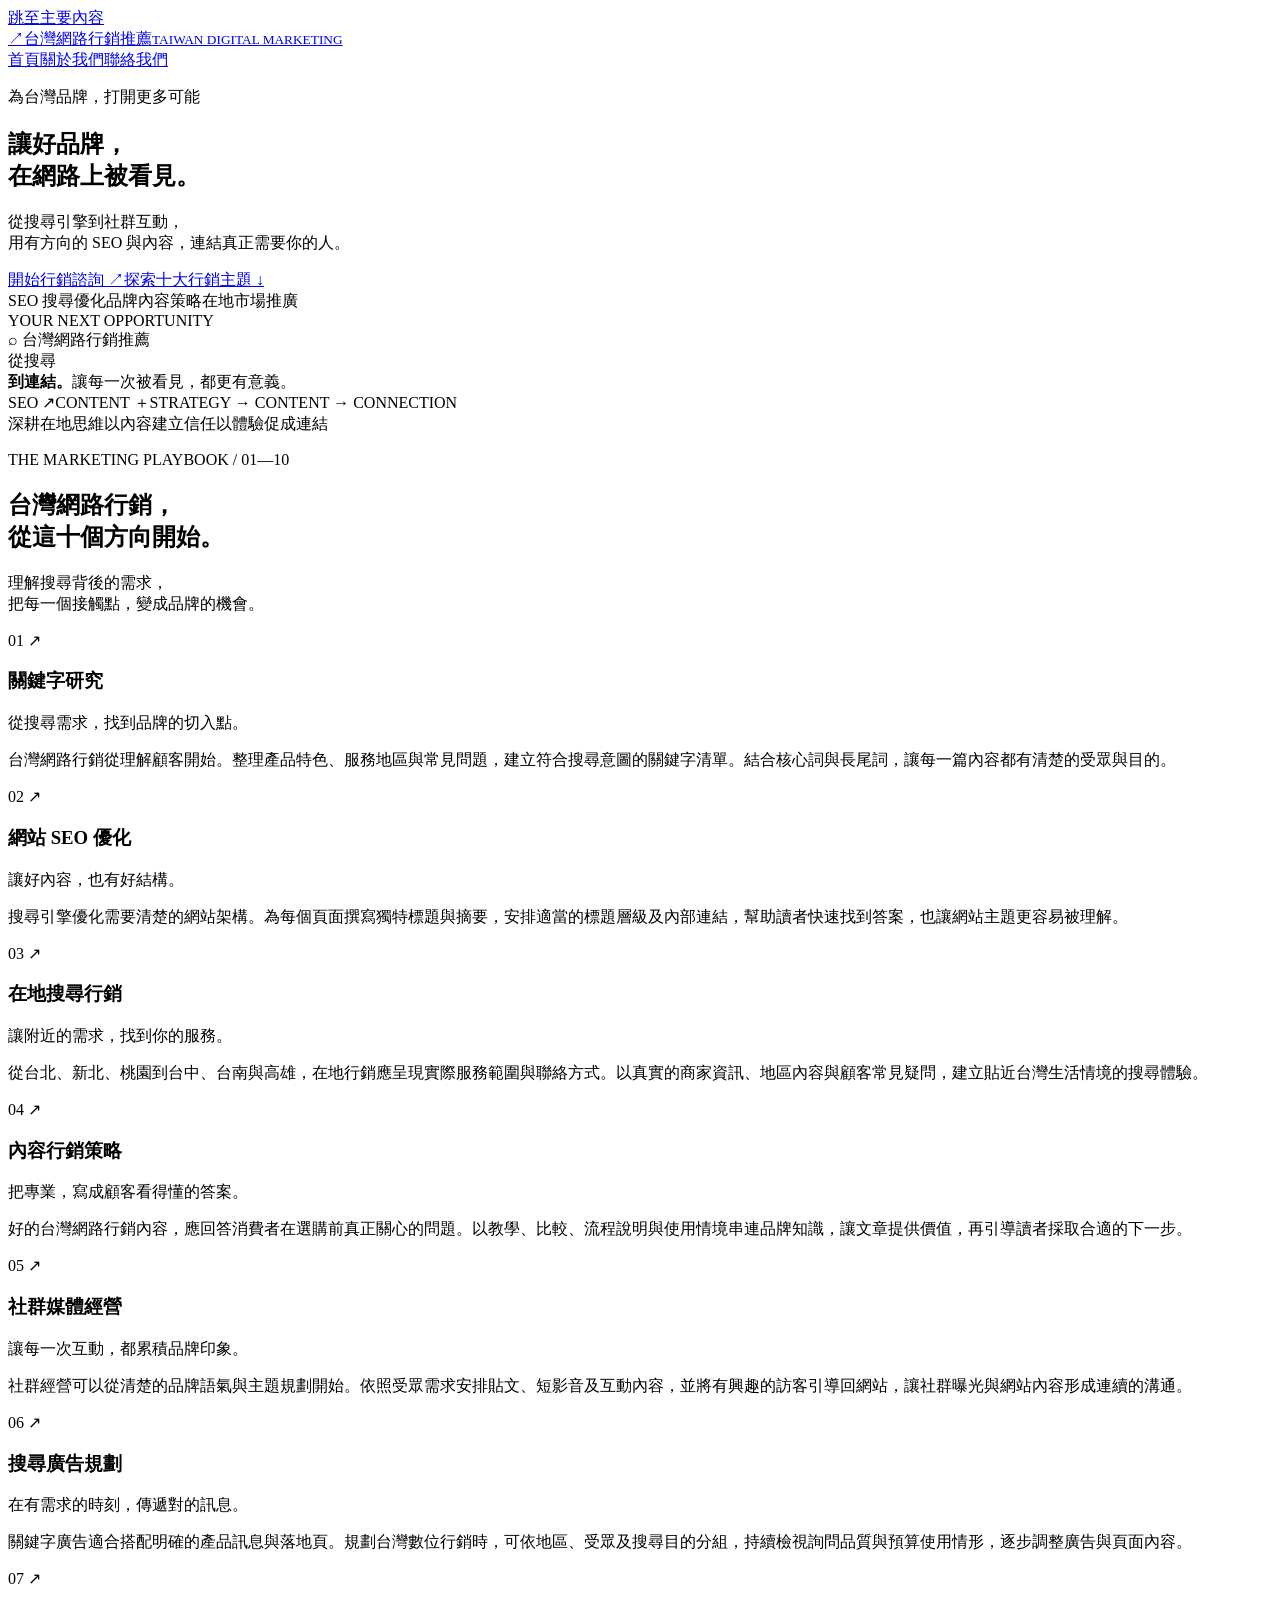
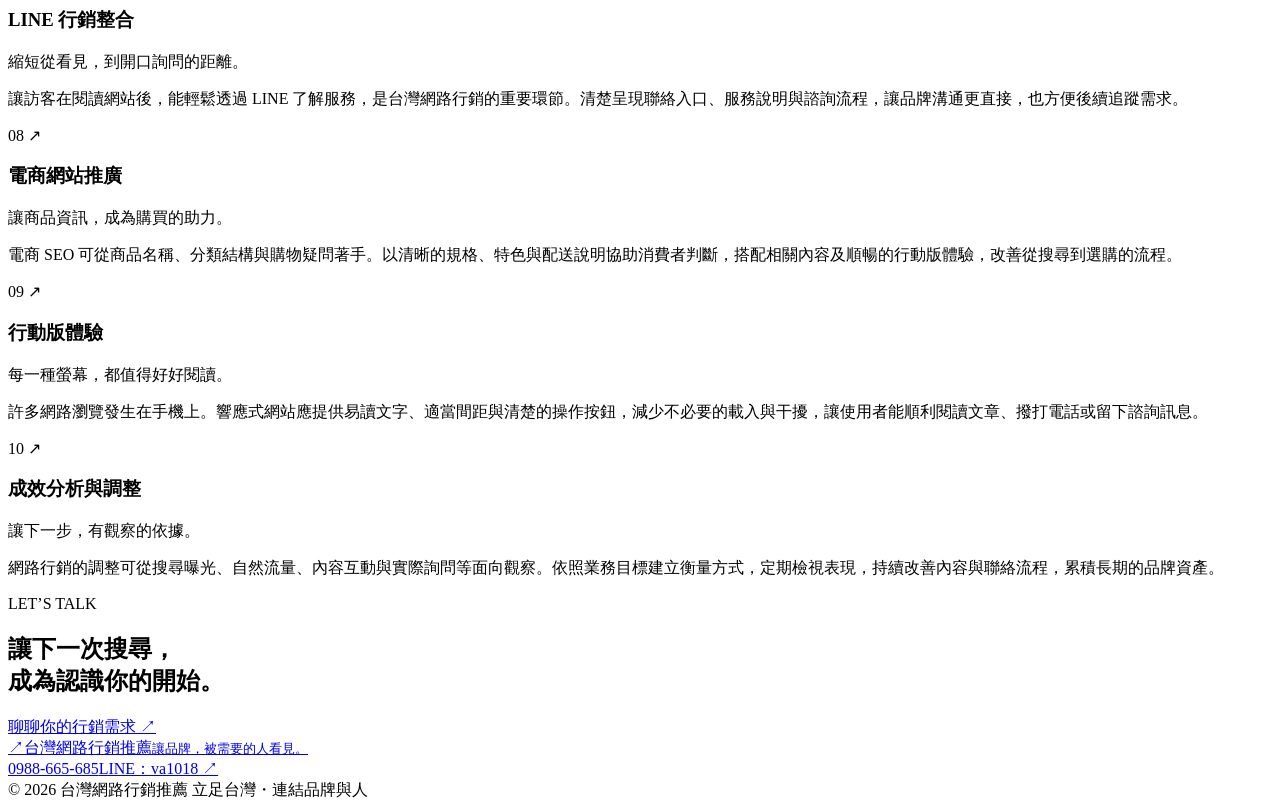
==== index.html @ 8ef78e9c "建立首頁與十個台灣網路行銷主題" ====
<!doctype html><html lang="zh-Hant-TW"><head><meta charset="utf-8"><meta name="viewport" content="width=device-width,initial-scale=1"><title>台灣網路行銷推薦｜SEO 優化、內容行銷與品牌推廣</title><meta name="description" content="探索台灣網路行銷的十大主題：SEO 優化、關鍵字研究、在地搜尋、社群經營、LINE 行銷與電商推廣，打造清楚的品牌溝通。"><meta name="theme-color" content="#111f30"><link rel="canonical" href="https://diamondk123.github.io/taiwan-seo-marketing/index.html"><meta property="og:locale" content="zh_TW"><meta property="og:type" content="website"><meta property="og:title" content="台灣網路行銷推薦｜SEO 優化、內容行銷與品牌推廣"><meta property="og:description" content="探索台灣網路行銷的十大主題：SEO 優化、關鍵字研究、在地搜尋、社群經營、LINE 行銷與電商推廣，打造清楚的品牌溝通。"><meta property="og:url" content="https://diamondk123.github.io/taiwan-seo-marketing/index.html"><link rel="icon" href="favicon.svg" type="image/svg+xml"><link rel="stylesheet" href="styles.css"><script type="application/ld+json">{"@context": "https://schema.org", "@type": "Organization", "name": "台灣網路行銷推薦", "url": "https://diamondk123.github.io/taiwan-seo-marketing/", "telephone": "+886988665685", "email": "mandykeju@hotmail.com", "areaServed": "TW", "sameAs": ["https://line.me/ti/p/~va1018"]}</script></head><body><a class="skip" href="#main">跳至主要內容</a><header><div class="wrap nav"><a class="brand" href="index.html" aria-label="台灣網路行銷推薦 首頁"><span class="brand-mark" aria-hidden="true">↗</span><span>台灣網路行銷推薦<small>TAIWAN DIGITAL MARKETING</small></span></a><nav aria-label="主要導覽"><a href="index.html" aria-current="page">首頁</a><a href="about.html">關於我們</a><a href="contact.html">聯絡我們</a></nav></div></header><main id="main"><section class="hero"><div class="wrap hero-grid"><div><p class="eyebrow"><span class="dot"></span> 為台灣品牌，打開更多可能</p><h1>讓好品牌，<br>在網路上<span class="lime">被看見。</span></h1><p class="hero-desc">從搜尋引擎到社群互動，<br>用有方向的 SEO 與內容，連結真正需要你的人。</p><div class="actions"><a class="button" href="contact.html">開始行銷諮詢 <span>↗</span></a><a class="text-link" href="#topics">探索十大行銷主題 ↓</a></div><div class="hero-tags"><span>SEO 搜尋優化</span><span>品牌內容策略</span><span>在地市場推廣</span></div></div><div class="visual" aria-label="品牌從搜尋、內容到連結的策略示意"><div class="orbit orbit-a"></div><div class="orbit orbit-b"></div><span class="visual-caption">YOUR NEXT OPPORTUNITY</span><div class="search-box"><span>⌕</span> 台灣網路行銷推薦 <span class="cursor"></span></div><div class="visual-center">從搜尋<br><strong>到連結。</strong><span>讓每一次被看見，都更有意義。</span></div><span class="floating float-a">SEO ↗</span><span class="floating float-b">CONTENT ＋</span><span class="visual-bottom">STRATEGY → CONTENT → CONNECTION</span></div></div></section><div class="strip"><div class="wrap"><span>深耕在地思維</span><span>以內容建立信任</span><span>以體驗促成連結</span></div></div><section id="topics" class="wrap section"><div class="section-heading"><div><p class="eyebrow">THE MARKETING PLAYBOOK / 01—10</p><h2>台灣網路行銷，<br>從這十個方向開始。</h2></div><p>理解搜尋背後的需求，<br>把每一個接觸點，變成品牌的機會。</p></div><div class="topics"><article class="topic"><div class="topic-no">01 <span>↗</span></div><h3>關鍵字研究</h3><p class="lead">從搜尋需求，找到品牌的切入點。</p><p>台灣網路行銷從理解顧客開始。整理產品特色、服務地區與常見問題，建立符合搜尋意圖的關鍵字清單。結合核心詞與長尾詞，讓每一篇內容都有清楚的受眾與目的。</p></article><article class="topic"><div class="topic-no">02 <span>↗</span></div><h3>網站 SEO 優化</h3><p class="lead">讓好內容，也有好結構。</p><p>搜尋引擎優化需要清楚的網站架構。為每個頁面撰寫獨特標題與摘要，安排適當的標題層級及內部連結，幫助讀者快速找到答案，也讓網站主題更容易被理解。</p></article><article class="topic"><div class="topic-no">03 <span>↗</span></div><h3>在地搜尋行銷</h3><p class="lead">讓附近的需求，找到你的服務。</p><p>從台北、新北、桃園到台中、台南與高雄，在地行銷應呈現實際服務範圍與聯絡方式。以真實的商家資訊、地區內容與顧客常見疑問，建立貼近台灣生活情境的搜尋體驗。</p></article><article class="topic"><div class="topic-no">04 <span>↗</span></div><h3>內容行銷策略</h3><p class="lead">把專業，寫成顧客看得懂的答案。</p><p>好的台灣網路行銷內容，應回答消費者在選購前真正關心的問題。以教學、比較、流程說明與使用情境串連品牌知識，讓文章提供價值，再引導讀者採取合適的下一步。</p></article><article class="topic"><div class="topic-no">05 <span>↗</span></div><h3>社群媒體經營</h3><p class="lead">讓每一次互動，都累積品牌印象。</p><p>社群經營可以從清楚的品牌語氣與主題規劃開始。依照受眾需求安排貼文、短影音及互動內容，並將有興趣的訪客引導回網站，讓社群曝光與網站內容形成連續的溝通。</p></article><article class="topic"><div class="topic-no">06 <span>↗</span></div><h3>搜尋廣告規劃</h3><p class="lead">在有需求的時刻，傳遞對的訊息。</p><p>關鍵字廣告適合搭配明確的產品訊息與落地頁。規劃台灣數位行銷時，可依地區、受眾及搜尋目的分組，持續檢視詢問品質與預算使用情形，逐步調整廣告與頁面內容。</p></article><article class="topic"><div class="topic-no">07 <span>↗</span></div><h3>LINE 行銷整合</h3><p class="lead">縮短從看見，到開口詢問的距離。</p><p>讓訪客在閱讀網站後，能輕鬆透過 LINE 了解服務，是台灣網路行銷的重要環節。清楚呈現聯絡入口、服務說明與諮詢流程，讓品牌溝通更直接，也方便後續追蹤需求。</p></article><article class="topic"><div class="topic-no">08 <span>↗</span></div><h3>電商網站推廣</h3><p class="lead">讓商品資訊，成為購買的助力。</p><p>電商 SEO 可從商品名稱、分類結構與購物疑問著手。以清晰的規格、特色與配送說明協助消費者判斷，搭配相關內容及順暢的行動版體驗，改善從搜尋到選購的流程。</p></article><article class="topic"><div class="topic-no">09 <span>↗</span></div><h3>行動版體驗</h3><p class="lead">每一種螢幕，都值得好好閱讀。</p><p>許多網路瀏覽發生在手機上。響應式網站應提供易讀文字、適當間距與清楚的操作按鈕，減少不必要的載入與干擾，讓使用者能順利閱讀文章、撥打電話或留下諮詢訊息。</p></article><article class="topic"><div class="topic-no">10 <span>↗</span></div><h3>成效分析與調整</h3><p class="lead">讓下一步，有觀察的依據。</p><p>網路行銷的調整可從搜尋曝光、自然流量、內容互動與實際詢問等面向觀察。依照業務目標建立衡量方式，定期檢視表現，持續改善內容與聯絡流程，累積長期的品牌資產。</p></article></div></section><section class="wrap cta"><div><p class="eyebrow">LET’S TALK</p><h2>讓下一次搜尋，<br>成為認識你的開始。</h2></div><a class="button dark" href="contact.html">聊聊你的行銷需求 <span>↗</span></a></section></main><footer><div class="wrap foot"><a class="brand" href="index.html"><span class="brand-mark" aria-hidden="true">↗</span><span>台灣網路行銷推薦<small>讓品牌，被需要的人看見。</small></span></a><div><a href="tel:+886988665685">0988-665-685</a><a href="https://line.me/ti/p/~va1018" target="_blank" rel="noopener noreferrer">LINE：va1018 ↗</a></div></div><div class="wrap copyright">© 2026 台灣網路行銷推薦 <span>立足台灣・連結品牌與人</span></div></footer><script src="script.js" defer></script></body></html>
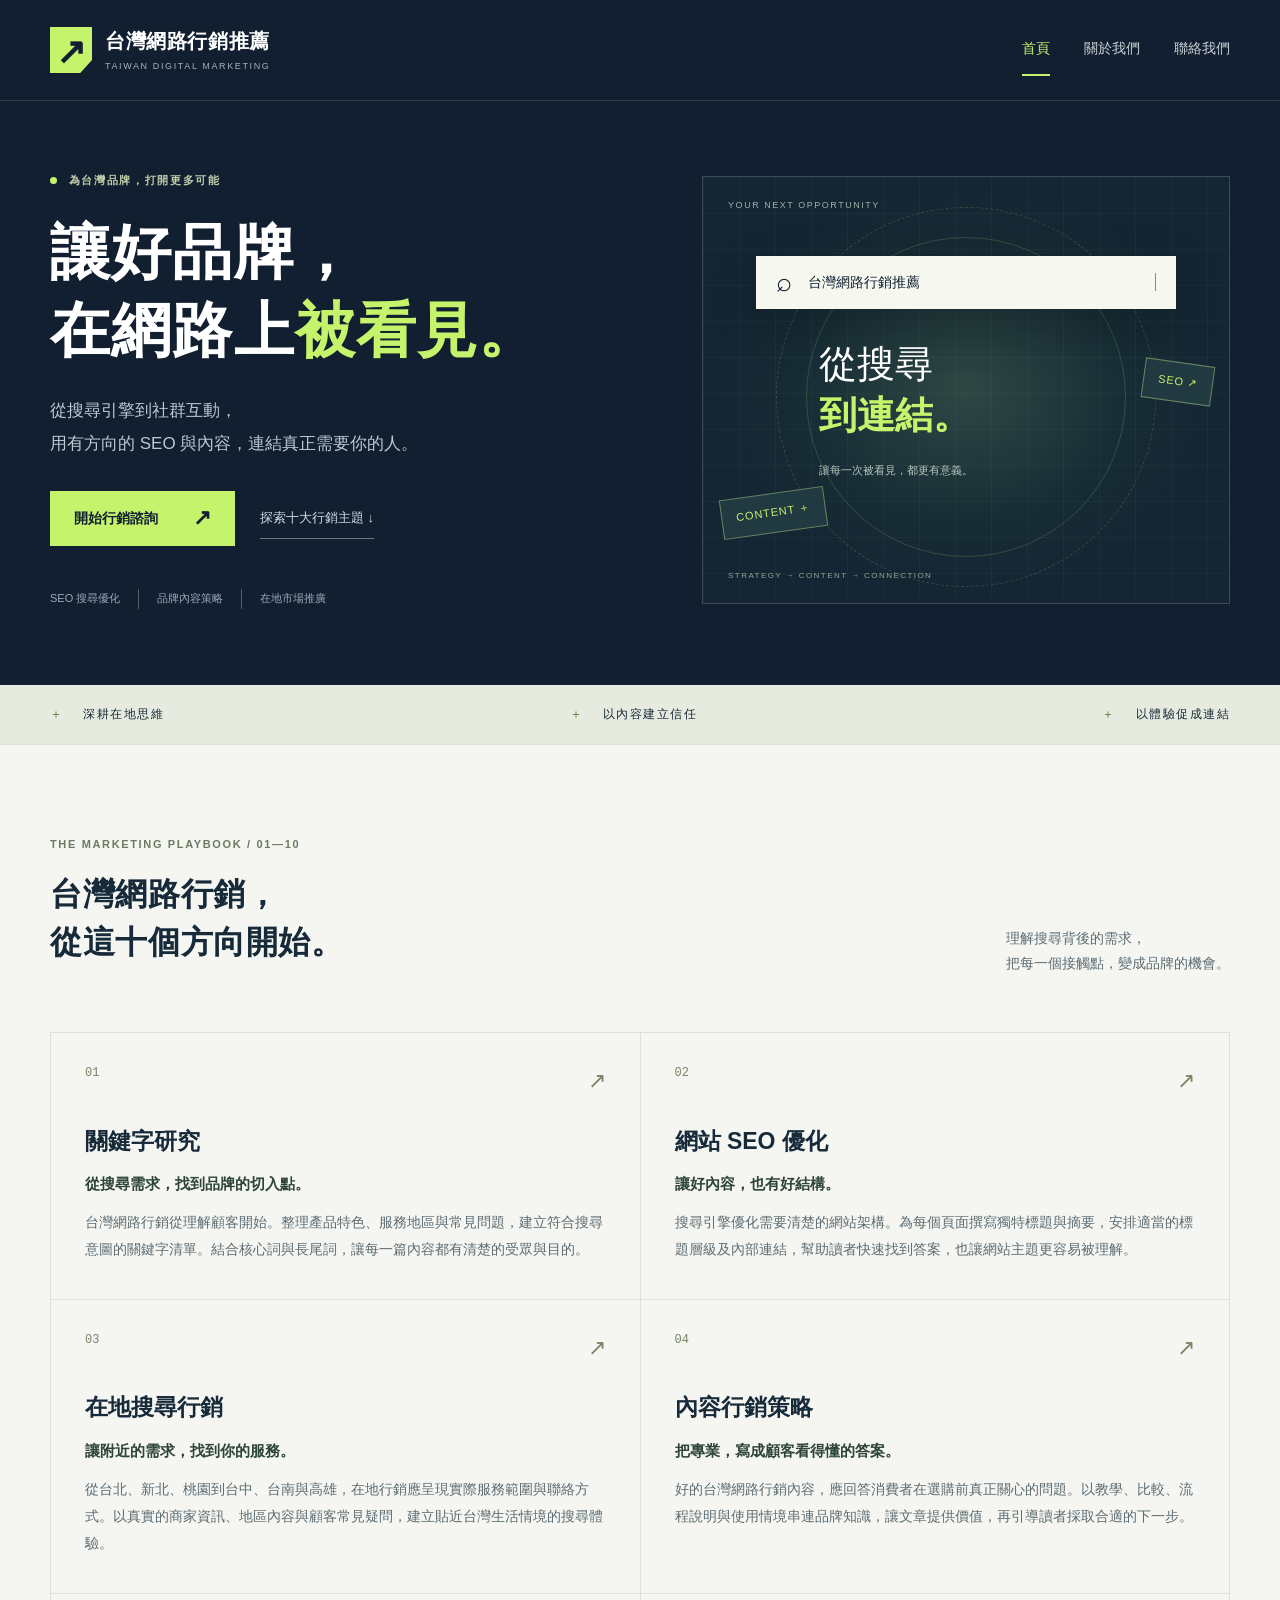
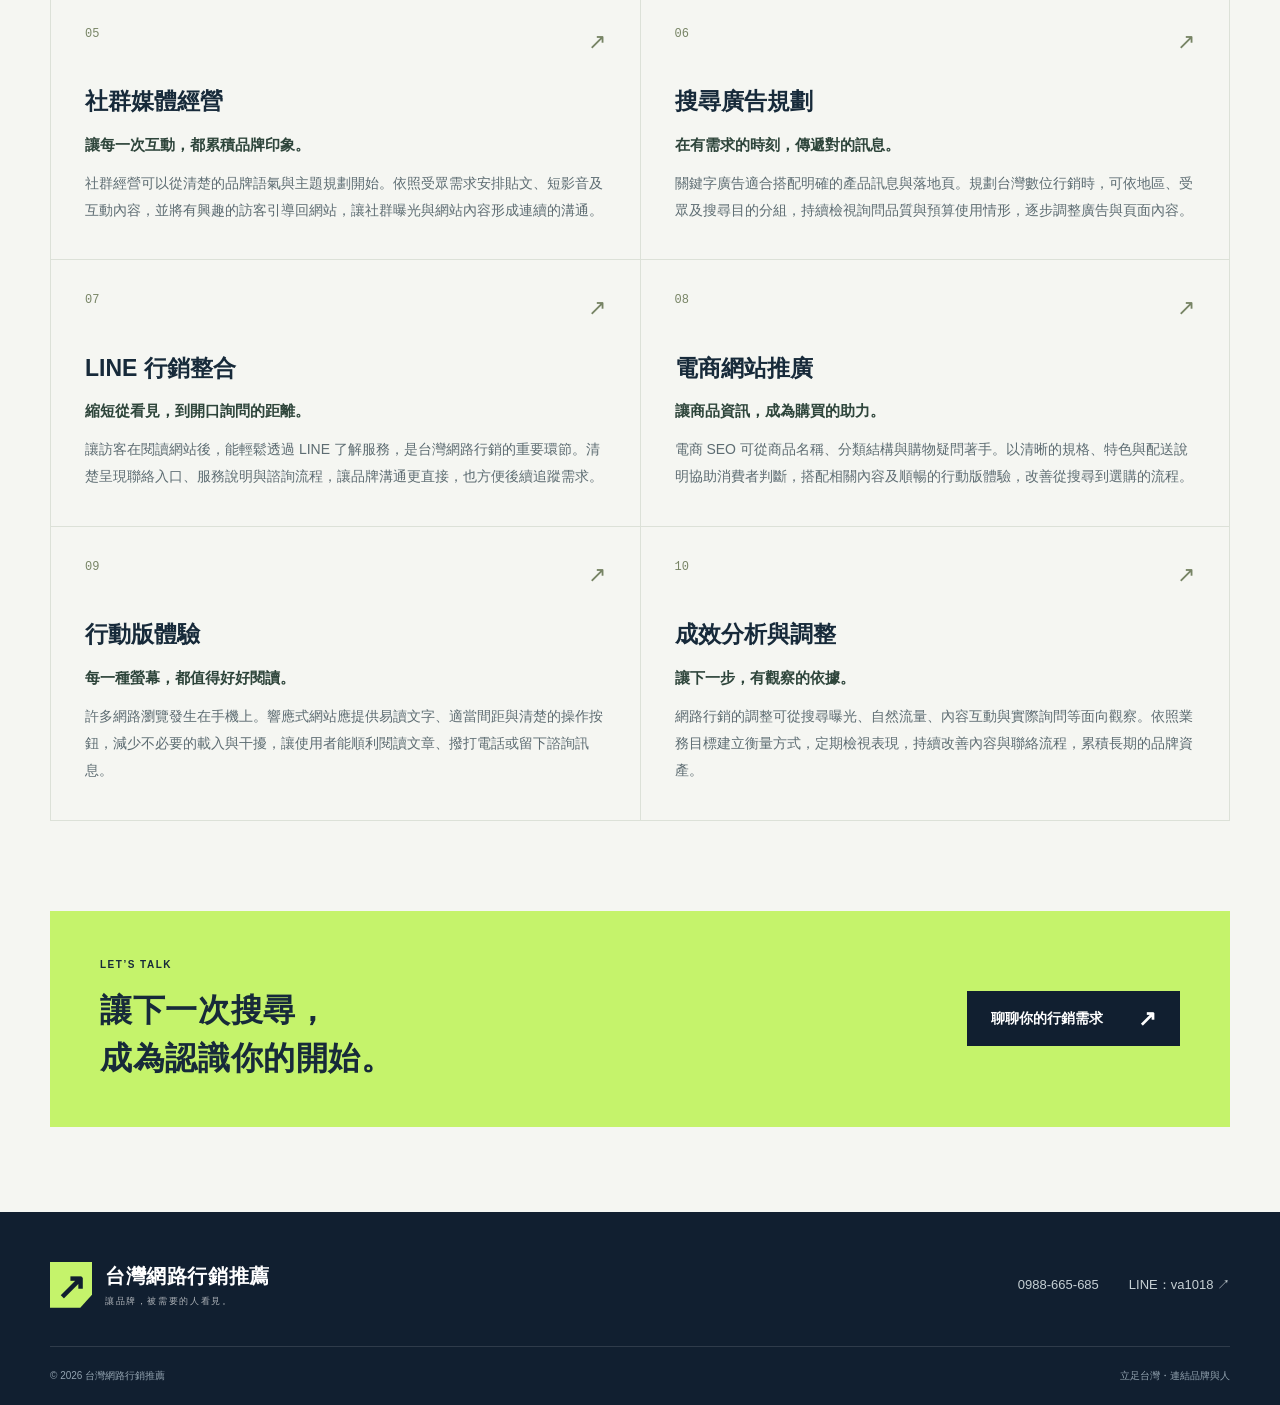
==== commit 3d952d49: "更新公開聯絡及表單收件信箱為 Gmail" ====
--- a/index.html
+++ b/index.html
@@ -1 +1 @@
-<!doctype html><html lang="zh-Hant-TW"><head><meta charset="utf-8"><meta name="viewport" content="width=device-width,initial-scale=1"><title>台灣網路行銷推薦｜SEO 優化、內容行銷與品牌推廣</title><meta name="description" content="探索台灣網路行銷的十大主題：SEO 優化、關鍵字研究、在地搜尋、社群經營、LINE 行銷與電商推廣，打造清楚的品牌溝通。"><meta name="theme-color" content="#111f30"><link rel="canonical" href="https://diamondk123.github.io/taiwan-seo-marketing/index.html"><meta property="og:locale" content="zh_TW"><meta property="og:type" content="website"><meta property="og:title" content="台灣網路行銷推薦｜SEO 優化、內容行銷與品牌推廣"><meta property="og:description" content="探索台灣網路行銷的十大主題：SEO 優化、關鍵字研究、在地搜尋、社群經營、LINE 行銷與電商推廣，打造清楚的品牌溝通。"><meta property="og:url" content="https://diamondk123.github.io/taiwan-seo-marketing/index.html"><link rel="icon" href="favicon.svg" type="image/svg+xml"><link rel="stylesheet" href="styles.css"><script type="application/ld+json">{"@context": "https://schema.org", "@type": "Organization", "name": "台灣網路行銷推薦", "url": "https://diamondk123.github.io/taiwan-seo-marketing/", "telephone": "+886988665685", "email": "mandykeju@hotmail.com", "areaServed": "TW", "sameAs": ["https://line.me/ti/p/~va1018"]}</script></head><body><a class="skip" href="#main">跳至主要內容</a><header><div class="wrap nav"><a class="brand" href="index.html" aria-label="台灣網路行銷推薦 首頁"><span class="brand-mark" aria-hidden="true">↗</span><span>台灣網路行銷推薦<small>TAIWAN DIGITAL MARKETING</small></span></a><nav aria-label="主要導覽"><a href="index.html" aria-current="page">首頁</a><a href="about.html">關於我們</a><a href="contact.html">聯絡我們</a></nav></div></header><main id="main"><section class="hero"><div class="wrap hero-grid"><div><p class="eyebrow"><span class="dot"></span> 為台灣品牌，打開更多可能</p><h1>讓好品牌，<br>在網路上<span class="lime">被看見。</span></h1><p class="hero-desc">從搜尋引擎到社群互動，<br>用有方向的 SEO 與內容，連結真正需要你的人。</p><div class="actions"><a class="button" href="contact.html">開始行銷諮詢 <span>↗</span></a><a class="text-link" href="#topics">探索十大行銷主題 ↓</a></div><div class="hero-tags"><span>SEO 搜尋優化</span><span>品牌內容策略</span><span>在地市場推廣</span></div></div><div class="visual" aria-label="品牌從搜尋、內容到連結的策略示意"><div class="orbit orbit-a"></div><div class="orbit orbit-b"></div><span class="visual-caption">YOUR NEXT OPPORTUNITY</span><div class="search-box"><span>⌕</span> 台灣網路行銷推薦 <span class="cursor"></span></div><div class="visual-center">從搜尋<br><strong>到連結。</strong><span>讓每一次被看見，都更有意義。</span></div><span class="floating float-a">SEO ↗</span><span class="floating float-b">CONTENT ＋</span><span class="visual-bottom">STRATEGY → CONTENT → CONNECTION</span></div></div></section><div class="strip"><div class="wrap"><span>深耕在地思維</span><span>以內容建立信任</span><span>以體驗促成連結</span></div></div><section id="topics" class="wrap section"><div class="section-heading"><div><p class="eyebrow">THE MARKETING PLAYBOOK / 01—10</p><h2>台灣網路行銷，<br>從這十個方向開始。</h2></div><p>理解搜尋背後的需求，<br>把每一個接觸點，變成品牌的機會。</p></div><div class="topics"><article class="topic"><div class="topic-no">01 <span>↗</span></div><h3>關鍵字研究</h3><p class="lead">從搜尋需求，找到品牌的切入點。</p><p>台灣網路行銷從理解顧客開始。整理產品特色、服務地區與常見問題，建立符合搜尋意圖的關鍵字清單。結合核心詞與長尾詞，讓每一篇內容都有清楚的受眾與目的。</p></article><article class="topic"><div class="topic-no">02 <span>↗</span></div><h3>網站 SEO 優化</h3><p class="lead">讓好內容，也有好結構。</p><p>搜尋引擎優化需要清楚的網站架構。為每個頁面撰寫獨特標題與摘要，安排適當的標題層級及內部連結，幫助讀者快速找到答案，也讓網站主題更容易被理解。</p></article><article class="topic"><div class="topic-no">03 <span>↗</span></div><h3>在地搜尋行銷</h3><p class="lead">讓附近的需求，找到你的服務。</p><p>從台北、新北、桃園到台中、台南與高雄，在地行銷應呈現實際服務範圍與聯絡方式。以真實的商家資訊、地區內容與顧客常見疑問，建立貼近台灣生活情境的搜尋體驗。</p></article><article class="topic"><div class="topic-no">04 <span>↗</span></div><h3>內容行銷策略</h3><p class="lead">把專業，寫成顧客看得懂的答案。</p><p>好的台灣網路行銷內容，應回答消費者在選購前真正關心的問題。以教學、比較、流程說明與使用情境串連品牌知識，讓文章提供價值，再引導讀者採取合適的下一步。</p></article><article class="topic"><div class="topic-no">05 <span>↗</span></div><h3>社群媒體經營</h3><p class="lead">讓每一次互動，都累積品牌印象。</p><p>社群經營可以從清楚的品牌語氣與主題規劃開始。依照受眾需求安排貼文、短影音及互動內容，並將有興趣的訪客引導回網站，讓社群曝光與網站內容形成連續的溝通。</p></article><article class="topic"><div class="topic-no">06 <span>↗</span></div><h3>搜尋廣告規劃</h3><p class="lead">在有需求的時刻，傳遞對的訊息。</p><p>關鍵字廣告適合搭配明確的產品訊息與落地頁。規劃台灣數位行銷時，可依地區、受眾及搜尋目的分組，持續檢視詢問品質與預算使用情形，逐步調整廣告與頁面內容。</p></article><article class="topic"><div class="topic-no">07 <span>↗</span></div><h3>LINE 行銷整合</h3><p class="lead">縮短從看見，到開口詢問的距離。</p><p>讓訪客在閱讀網站後，能輕鬆透過 LINE 了解服務，是台灣網路行銷的重要環節。清楚呈現聯絡入口、服務說明與諮詢流程，讓品牌溝通更直接，也方便後續追蹤需求。</p></article><article class="topic"><div class="topic-no">08 <span>↗</span></div><h3>電商網站推廣</h3><p class="lead">讓商品資訊，成為購買的助力。</p><p>電商 SEO 可從商品名稱、分類結構與購物疑問著手。以清晰的規格、特色與配送說明協助消費者判斷，搭配相關內容及順暢的行動版體驗，改善從搜尋到選購的流程。</p></article><article class="topic"><div class="topic-no">09 <span>↗</span></div><h3>行動版體驗</h3><p class="lead">每一種螢幕，都值得好好閱讀。</p><p>許多網路瀏覽發生在手機上。響應式網站應提供易讀文字、適當間距與清楚的操作按鈕，減少不必要的載入與干擾，讓使用者能順利閱讀文章、撥打電話或留下諮詢訊息。</p></article><article class="topic"><div class="topic-no">10 <span>↗</span></div><h3>成效分析與調整</h3><p class="lead">讓下一步，有觀察的依據。</p><p>網路行銷的調整可從搜尋曝光、自然流量、內容互動與實際詢問等面向觀察。依照業務目標建立衡量方式，定期檢視表現，持續改善內容與聯絡流程，累積長期的品牌資產。</p></article></div></section><section class="wrap cta"><div><p class="eyebrow">LET’S TALK</p><h2>讓下一次搜尋，<br>成為認識你的開始。</h2></div><a class="button dark" href="contact.html">聊聊你的行銷需求 <span>↗</span></a></section></main><footer><div class="wrap foot"><a class="brand" href="index.html"><span class="brand-mark" aria-hidden="true">↗</span><span>台灣網路行銷推薦<small>讓品牌，被需要的人看見。</small></span></a><div><a href="tel:+886988665685">0988-665-685</a><a href="https://line.me/ti/p/~va1018" target="_blank" rel="noopener noreferrer">LINE：va1018 ↗</a></div></div><div class="wrap copyright">© 2026 台灣網路行銷推薦 <span>立足台灣・連結品牌與人</span></div></footer><script src="script.js" defer></script></body></html>
+<!doctype html><html lang="zh-Hant-TW"><head><meta charset="utf-8"><meta name="viewport" content="width=device-width,initial-scale=1"><title>台灣網路行銷推薦｜SEO 優化、內容行銷與品牌推廣</title><meta name="description" content="探索台灣網路行銷的十大主題：SEO 優化、關鍵字研究、在地搜尋、社群經營、LINE 行銷與電商推廣，打造清楚的品牌溝通。"><meta name="theme-color" content="#111f30"><link rel="canonical" href="https://diamondk123.github.io/taiwan-seo-marketing/index.html"><meta property="og:locale" content="zh_TW"><meta property="og:type" content="website"><meta property="og:title" content="台灣網路行銷推薦｜SEO 優化、內容行銷與品牌推廣"><meta property="og:description" content="探索台灣網路行銷的十大主題：SEO 優化、關鍵字研究、在地搜尋、社群經營、LINE 行銷與電商推廣，打造清楚的品牌溝通。"><meta property="og:url" content="https://diamondk123.github.io/taiwan-seo-marketing/index.html"><link rel="icon" href="favicon.svg" type="image/svg+xml"><link rel="stylesheet" href="styles.css"><script type="application/ld+json">{"@context": "https://schema.org", "@type": "Organization", "name": "台灣網路行銷推薦", "url": "https://diamondk123.github.io/taiwan-seo-marketing/", "telephone": "+886988665685", "email": "veraclonney0203@gmail.com", "areaServed": "TW", "sameAs": ["https://line.me/ti/p/~va1018"]}</script></head><body><a class="skip" href="#main">跳至主要內容</a><header><div class="wrap nav"><a class="brand" href="index.html" aria-label="台灣網路行銷推薦 首頁"><span class="brand-mark" aria-hidden="true">↗</span><span>台灣網路行銷推薦<small>TAIWAN DIGITAL MARKETING</small></span></a><nav aria-label="主要導覽"><a href="index.html" aria-current="page">首頁</a><a href="about.html">關於我們</a><a href="contact.html">聯絡我們</a></nav></div></header><main id="main"><section class="hero"><div class="wrap hero-grid"><div><p class="eyebrow"><span class="dot"></span> 為台灣品牌，打開更多可能</p><h1>讓好品牌，<br>在網路上<span class="lime">被看見。</span></h1><p class="hero-desc">從搜尋引擎到社群互動，<br>用有方向的 SEO 與內容，連結真正需要你的人。</p><div class="actions"><a class="button" href="contact.html">開始行銷諮詢 <span>↗</span></a><a class="text-link" href="#topics">探索十大行銷主題 ↓</a></div><div class="hero-tags"><span>SEO 搜尋優化</span><span>品牌內容策略</span><span>在地市場推廣</span></div></div><div class="visual" aria-label="品牌從搜尋、內容到連結的策略示意"><div class="orbit orbit-a"></div><div class="orbit orbit-b"></div><span class="visual-caption">YOUR NEXT OPPORTUNITY</span><div class="search-box"><span>⌕</span> 台灣網路行銷推薦 <span class="cursor"></span></div><div class="visual-center">從搜尋<br><strong>到連結。</strong><span>讓每一次被看見，都更有意義。</span></div><span class="floating float-a">SEO ↗</span><span class="floating float-b">CONTENT ＋</span><span class="visual-bottom">STRATEGY → CONTENT → CONNECTION</span></div></div></section><div class="strip"><div class="wrap"><span>深耕在地思維</span><span>以內容建立信任</span><span>以體驗促成連結</span></div></div><section id="topics" class="wrap section"><div class="section-heading"><div><p class="eyebrow">THE MARKETING PLAYBOOK / 01—10</p><h2>台灣網路行銷，<br>從這十個方向開始。</h2></div><p>理解搜尋背後的需求，<br>把每一個接觸點，變成品牌的機會。</p></div><div class="topics"><article class="topic"><div class="topic-no">01 <span>↗</span></div><h3>關鍵字研究</h3><p class="lead">從搜尋需求，找到品牌的切入點。</p><p>台灣網路行銷從理解顧客開始。整理產品特色、服務地區與常見問題，建立符合搜尋意圖的關鍵字清單。結合核心詞與長尾詞，讓每一篇內容都有清楚的受眾與目的。</p></article><article class="topic"><div class="topic-no">02 <span>↗</span></div><h3>網站 SEO 優化</h3><p class="lead">讓好內容，也有好結構。</p><p>搜尋引擎優化需要清楚的網站架構。為每個頁面撰寫獨特標題與摘要，安排適當的標題層級及內部連結，幫助讀者快速找到答案，也讓網站主題更容易被理解。</p></article><article class="topic"><div class="topic-no">03 <span>↗</span></div><h3>在地搜尋行銷</h3><p class="lead">讓附近的需求，找到你的服務。</p><p>從台北、新北、桃園到台中、台南與高雄，在地行銷應呈現實際服務範圍與聯絡方式。以真實的商家資訊、地區內容與顧客常見疑問，建立貼近台灣生活情境的搜尋體驗。</p></article><article class="topic"><div class="topic-no">04 <span>↗</span></div><h3>內容行銷策略</h3><p class="lead">把專業，寫成顧客看得懂的答案。</p><p>好的台灣網路行銷內容，應回答消費者在選購前真正關心的問題。以教學、比較、流程說明與使用情境串連品牌知識，讓文章提供價值，再引導讀者採取合適的下一步。</p></article><article class="topic"><div class="topic-no">05 <span>↗</span></div><h3>社群媒體經營</h3><p class="lead">讓每一次互動，都累積品牌印象。</p><p>社群經營可以從清楚的品牌語氣與主題規劃開始。依照受眾需求安排貼文、短影音及互動內容，並將有興趣的訪客引導回網站，讓社群曝光與網站內容形成連續的溝通。</p></article><article class="topic"><div class="topic-no">06 <span>↗</span></div><h3>搜尋廣告規劃</h3><p class="lead">在有需求的時刻，傳遞對的訊息。</p><p>關鍵字廣告適合搭配明確的產品訊息與落地頁。規劃台灣數位行銷時，可依地區、受眾及搜尋目的分組，持續檢視詢問品質與預算使用情形，逐步調整廣告與頁面內容。</p></article><article class="topic"><div class="topic-no">07 <span>↗</span></div><h3>LINE 行銷整合</h3><p class="lead">縮短從看見，到開口詢問的距離。</p><p>讓訪客在閱讀網站後，能輕鬆透過 LINE 了解服務，是台灣網路行銷的重要環節。清楚呈現聯絡入口、服務說明與諮詢流程，讓品牌溝通更直接，也方便後續追蹤需求。</p></article><article class="topic"><div class="topic-no">08 <span>↗</span></div><h3>電商網站推廣</h3><p class="lead">讓商品資訊，成為購買的助力。</p><p>電商 SEO 可從商品名稱、分類結構與購物疑問著手。以清晰的規格、特色與配送說明協助消費者判斷，搭配相關內容及順暢的行動版體驗，改善從搜尋到選購的流程。</p></article><article class="topic"><div class="topic-no">09 <span>↗</span></div><h3>行動版體驗</h3><p class="lead">每一種螢幕，都值得好好閱讀。</p><p>許多網路瀏覽發生在手機上。響應式網站應提供易讀文字、適當間距與清楚的操作按鈕，減少不必要的載入與干擾，讓使用者能順利閱讀文章、撥打電話或留下諮詢訊息。</p></article><article class="topic"><div class="topic-no">10 <span>↗</span></div><h3>成效分析與調整</h3><p class="lead">讓下一步，有觀察的依據。</p><p>網路行銷的調整可從搜尋曝光、自然流量、內容互動與實際詢問等面向觀察。依照業務目標建立衡量方式，定期檢視表現，持續改善內容與聯絡流程，累積長期的品牌資產。</p></article></div></section><section class="wrap cta"><div><p class="eyebrow">LET’S TALK</p><h2>讓下一次搜尋，<br>成為認識你的開始。</h2></div><a class="button dark" href="contact.html">聊聊你的行銷需求 <span>↗</span></a></section></main><footer><div class="wrap foot"><a class="brand" href="index.html"><span class="brand-mark" aria-hidden="true">↗</span><span>台灣網路行銷推薦<small>讓品牌，被需要的人看見。</small></span></a><div><a href="tel:+886988665685">0988-665-685</a><a href="https://line.me/ti/p/~va1018" target="_blank" rel="noopener noreferrer">LINE：va1018 ↗</a></div></div><div class="wrap copyright">© 2026 台灣網路行銷推薦 <span>立足台灣・連結品牌與人</span></div></footer><script src="script.js" defer></script></body></html>
--- a/styles.css
+++ b/styles.css
@@ -0,0 +1 @@
+@charset "UTF-8";:root{--navy:#111f30;--lime:#c5f36b;--ink:#172a3a;--muted:#5d6c72;--paper:#f5f6f2;--line:#dce1d8}*{box-sizing:border-box}html{scroll-behavior:smooth;scroll-padding-top:105px}body{margin:0;background:var(--paper);color:var(--ink);font-family:"Noto Sans TC","Microsoft JhengHei",sans-serif;line-height:1.8}a{color:inherit;text-decoration:none}a,button,input,textarea,select{-webkit-tap-highlight-color:transparent}a:focus-visible,button:focus-visible,input:focus-visible,textarea:focus-visible,select:focus-visible{outline:3px solid #589724;outline-offset:5px}.wrap{width:min(1180px,calc(100% - 80px));margin:auto}header{background:var(--navy);color:white;border-bottom:1px solid #ffffff20}.nav{min-height:100px;display:flex;align-items:center;justify-content:space-between;gap:25px}.brand{display:flex;align-items:center;gap:13px;font-size:20px;font-weight:800;letter-spacing:.03em;line-height:1.4}.brand small{display:block;font-size:9px;letter-spacing:.18em;font-weight:400;opacity:.65;margin-top:5px}.brand-mark{width:42px;height:46px;background:var(--lime);color:var(--navy);display:grid;place-items:center;font-size:36px;clip-path:polygon(0 0,100% 0,100% 72%,72% 100%,0 100%)}nav{display:flex;gap:34px;font-size:14px}nav a{padding:12px 0;color:#ccd3d8}nav a[aria-current]{color:var(--lime);border-bottom:2px solid var(--lime)}nav a:hover{color:white}.hero{background:var(--navy);color:white;padding:70px 0 76px;overflow:hidden}.hero-grid{display:grid;grid-template-columns:1.15fr 1fr;align-items:center;gap:45px}.eyebrow{font-size:11px;letter-spacing:.15em;font-weight:700;margin:0 0 23px}.hero .eyebrow,.page-hero .eyebrow{color:#bfcca9}.dot{display:inline-block;width:7px;height:7px;border-radius:50%;background:var(--lime);margin-right:7px}h1{font-size:clamp(42px,4.7vw,66px);line-height:1.3;letter-spacing:.02em;margin:0 0 25px;font-weight:800}.lime{color:var(--lime)}.hero-desc{color:#bdc8d1;font-size:17px;line-height:1.9;margin:0 0 31px}.actions{display:flex;align-items:center;gap:25px;flex-wrap:wrap}.button{background:var(--lime);color:var(--navy);display:inline-flex;justify-content:space-between;align-items:center;gap:35px;padding:15px 24px;border:0;font-family:inherit;font-size:14px;font-weight:700;line-height:1.8;cursor:pointer;transition:transform .2s,background .2s}.button:hover{transform:translateY(-3px);background:#d7ff8e}.button span{font-size:22px;line-height:1}.text-link{font-size:13px;color:#d1d9e1;border-bottom:1px solid #687784;padding:8px 0}.hero-tags{display:flex;gap:18px;font-size:11px;color:#99aaba;margin-top:43px}.hero-tags span+span{border-left:1px solid #52606d;padding-left:18px}.visual{height:428px;position:relative;background:radial-gradient(ellipse at center,#2e4844 0%,#172c35 44%,#142533 70%);border:1px solid #3a4b52;overflow:hidden}.visual:before{content:"";position:absolute;inset:0;background-image:linear-gradient(#a7c1b10c 1px,transparent 1px),linear-gradient(90deg,#a7c1b10c 1px,transparent 1px);background-size:36px 36px}.visual-caption{position:absolute;left:25px;top:20px;font-size:9px;letter-spacing:.17em;color:#9eafa8}.search-box{position:absolute;top:79px;left:10%;width:80%;background:#f6f8f0;color:var(--navy);padding:13px 20px;font-size:14px;box-shadow:0 15px 50px #0003;display:flex;gap:16px;align-items:center}.search-box>span:first-child{font-size:27px;line-height:1}.cursor{margin-left:auto;border-left:1px solid #7f9468;height:18px}.visual-center{position:absolute;top:162px;left:22%;font-size:38px;line-height:1.35}.visual-center strong{color:var(--lime);font-weight:800}.visual-center>span{font-size:11px;color:#b7c6be;display:block;line-height:2;margin-top:18px}.orbit{position:absolute;border:1px solid #b5e47830;border-radius:50%;width:320px;height:320px;left:calc(50% - 160px);top:60px}.orbit-b{width:380px;height:380px;left:calc(50% - 190px);top:30px;border-style:dashed;transform:rotate(24deg)}.floating{position:absolute;background:#213940;border:1px solid #67835e;color:var(--lime);font-size:11px;letter-spacing:.08em;padding:9px 14px}.float-a{right:16px;top:185px;transform:rotate(8deg)}.float-b{left:18px;bottom:70px;transform:rotate(-8deg)}.visual-bottom{position:absolute;bottom:20px;left:25px;font-size:8px;letter-spacing:.18em;color:#91a69a}.strip{background:#e7ebdf;border-bottom:1px solid var(--line)}.strip>div{display:flex;justify-content:space-between;padding:19px 0;font-size:12px;letter-spacing:.12em}.strip span:before{content:"＋";color:#56732d;margin-right:20px}.section{padding-top:90px;padding-bottom:90px}.section-heading{display:flex;justify-content:space-between;align-items:end;gap:40px;margin-bottom:42px}h2{font-size:32px;line-height:1.5;letter-spacing:.02em;margin:0 0 24px}p{margin-top:0}.section-heading .eyebrow{color:#6d7b61;margin-bottom:15px}.section-heading p:last-child{font-size:14px;color:var(--muted)}.topics{display:grid;grid-template-columns:repeat(2,1fr);border-top:1px solid var(--line);border-left:1px solid var(--line)}.topic{padding:30px 34px 35px;border-right:1px solid var(--line);border-bottom:1px solid var(--line);transition:background .2s}.topic:hover{background:#edf1e6}.topic-no{display:flex;justify-content:space-between;font-size:12px;color:#778465;margin-bottom:18px;font-family:monospace}.topic-no span{font-size:22px}.topic h3{font-size:23px;margin:0 0 8px}.topic .lead{font-size:15px;font-weight:600;color:#2e453b;margin-bottom:12px}.topic p:last-child{font-size:14px;color:var(--muted);margin:0;line-height:1.95}.cta{background:var(--lime);padding:45px 50px;margin-bottom:85px;display:flex;justify-content:space-between;align-items:center;gap:25px}.cta .eyebrow{font-size:10px;margin-bottom:12px}.cta h2{margin:0}.dark{background:var(--navy);color:white}.dark:hover{background:#2a4052}footer{background:var(--navy);color:white;padding:50px 0 20px}.foot{display:flex;justify-content:space-between;gap:30px;align-items:center;padding-bottom:38px}.foot>div{display:flex;gap:30px;font-size:13px;color:#c6d0d4}.copyright{border-top:1px solid #ffffff20;padding-top:20px;font-size:10px;color:#92a2af;display:flex;justify-content:space-between}.page-hero{background:var(--navy);color:white;padding:65px 0 70px}.page-hero h1{font-size:55px}.page-hero p:last-child{font-size:16px;color:#bdc8d1;max-width:580px;margin-bottom:0}.about-grid{display:grid;grid-template-columns:1fr 1.65fr;gap:100px}.about-grid aside .eyebrow{color:#6d7b61}.about-symbol{font-size:150px;color:#b2c49a;line-height:1.3}.prose h2{font-size:24px;margin:40px 0 18px}.prose h2:first-child{margin-top:0}.prose p{color:var(--muted);font-size:15px;line-height:2.1;margin-bottom:20px}.principles{display:grid;grid-template-columns:repeat(3,1fr);border-top:1px solid var(--line);padding-top:32px;margin-bottom:85px;gap:35px}.principles span{font-size:11px;color:#6d7b61;letter-spacing:.12em}.principles h3{font-size:20px;margin:15px 0 8px}.principles p{font-size:14px;color:var(--muted)}.contact-grid{display:grid;grid-template-columns:1fr 1.2fr;gap:85px}.contact-grid>div>.eyebrow{color:#6d7b61}.contact-list{margin-top:40px}.contact-list>a{display:block;border-top:1px solid var(--line);padding:24px 0}.contact-list span{font-size:12px;display:flex;justify-content:space-between;gap:10px;align-items:center;color:#63705e}.contact-list small{font-size:10px;color:#737d82}.contact-list strong{display:block;font-size:25px;margin-top:8px;font-weight:500}.contact-list .email{font-size:18px;overflow-wrap:anywhere}.form-card{background:white;border:1px solid var(--line);padding:35px}.form-card h2{font-size:25px;margin-bottom:12px}.form-card>p{font-size:13px;color:var(--muted)}.form-row{display:grid;grid-template-columns:1fr 1fr;gap:18px}label{display:block;font-size:13px;font-weight:600;margin:19px 0}input,select,textarea{display:block;width:100%;padding:12px 13px;border:1px solid #ccd3c9;background:#fbfcf9;border-radius:0;color:var(--ink);font:inherit;font-size:14px;margin-top:8px}textarea{resize:vertical}input::placeholder,textarea::placeholder{color:#8b9596;font-size:12px}.required{color:#7b4425}.consent{display:flex;align-items:flex-start;gap:9px;font-weight:400;font-size:11px;color:var(--muted)}.consent input{width:16px;height:16px;flex:none;margin-top:3px;accent-color:var(--navy)}.submit{width:100%;font-size:14px}.form-note{font-size:11px;color:var(--muted);margin-top:14px;margin-bottom:0}.honeypot{position:absolute;left:-9999px}.skip{position:absolute;top:-100px;left:10px;background:white;padding:10px;z-index:100}.skip:focus{top:10px}@media(max-width:900px){.wrap{width:calc(100% - 44px)}.hero-grid{gap:25px;grid-template-columns:1.1fr 1fr}.visual{height:390px}.hero-tags{gap:8px;font-size:9px}.hero-tags span+span{padding-left:8px}.actions{gap:15px}.brand{font-size:17px}nav{gap:20px}.contact-grid,.about-grid{gap:35px}.contact-list strong{font-size:23px}.contact-list span{display:block}.contact-list small{display:block}.form-card{padding:25px}.foot>div{flex-direction:column;gap:8px}}@media(max-width:650px){.wrap{width:calc(100% - 36px)}.nav{min-height:112px;display:block;padding:20px 0 10px}.brand{font-size:17px}.brand-mark{height:36px;width:34px;font-size:29px}.brand small{font-size:8px}nav{margin-top:14px;justify-content:space-between;gap:16px;font-size:12px}nav a{padding:5px 0}.hero{padding:40px 0}.hero-grid{grid-template-columns:1fr;gap:35px}h1{font-size:44px}.hero-desc{font-size:15px}.hero-tags{margin-top:28px;gap:15px;font-size:10px}.hero-tags span+span{padding-left:15px}.visual{height:365px}.visual-center{top:152px;left:25%}.float-a{top:180px}.float-b{bottom:45px}.strip>div{font-size:9px;letter-spacing:0;gap:12px}.strip span:before{margin-right:4px}.section{padding:55px 0}.section-heading{display:block;margin-bottom:25px}h2{font-size:27px}.section-heading p:last-child{font-size:13px}.topics{grid-template-columns:1fr}.topic{padding:25px}.topic h3{font-size:22px}.cta{padding:30px;display:block;margin-bottom:50px}.cta .button{margin-top:27px}.foot{display:block}.foot>div{margin-top:25px}.copyright{display:block;font-size:9px}.copyright span{display:block;margin-top:5px}.page-hero{padding:40px 0 48px}.page-hero h1{font-size:40px}.page-hero p:last-child{font-size:14px}.about-grid,.contact-grid{grid-template-columns:1fr;gap:30px}.about-symbol{display:none}.prose h2{font-size:22px}.principles{grid-template-columns:1fr;gap:15px;margin-bottom:45px}.form-row{grid-template-columns:1fr;gap:0}.form-card{padding:24px}.contact-list .email{font-size:18px}.contact-list span{display:flex}.contact-list{margin-top:25px}}@media(prefers-reduced-motion:reduce){html{scroll-behavior:auto}*{transition:none!important}}
